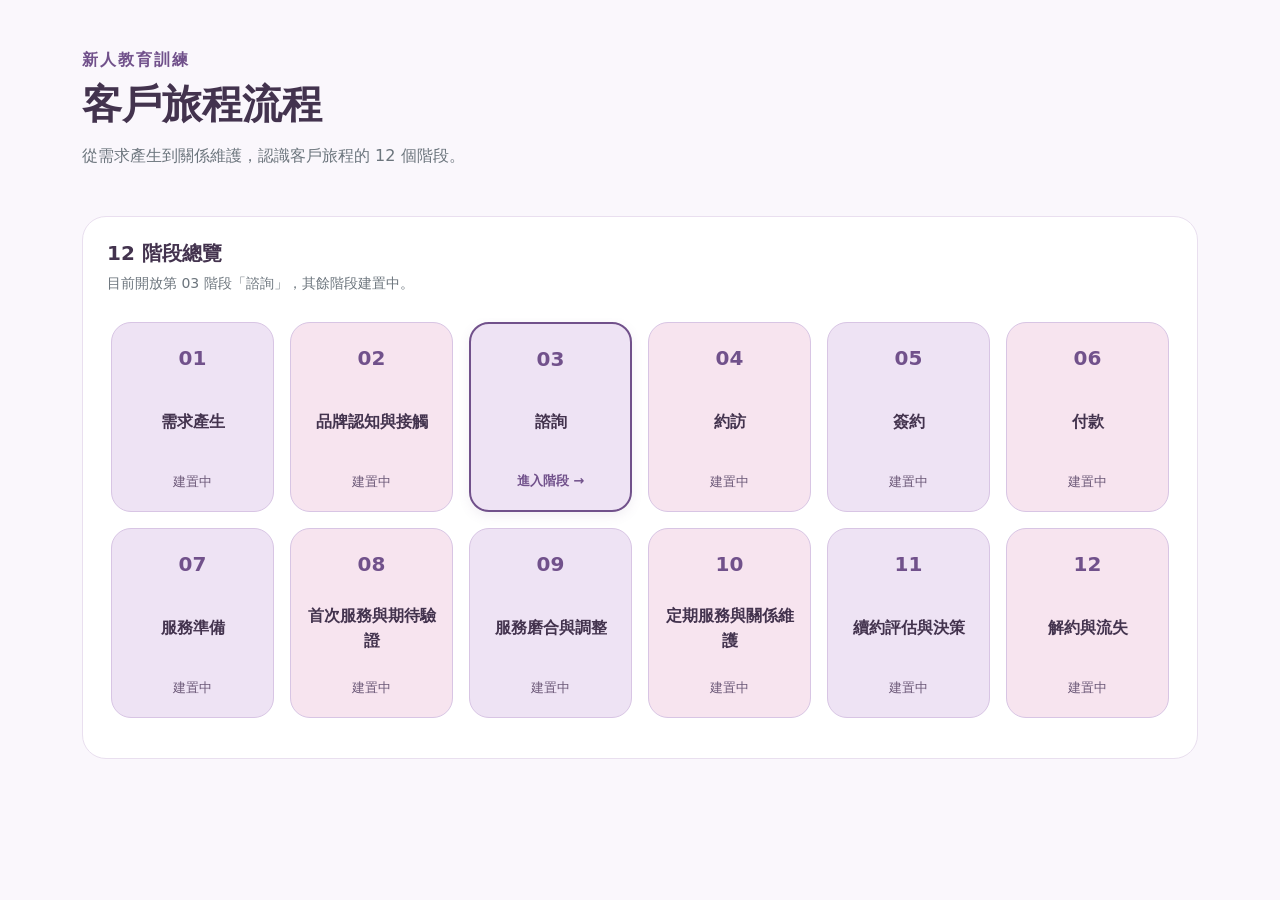
==== index.html @ cbc7a452 "feat: add customer journey consultation flowchart" ====
<!doctype html>
<html lang="zh-Hant">
<head>
  <meta charset="utf-8">
  <meta name="viewport" content="width=device-width, initial-scale=1">
  <title>客戶旅程流程｜新人教育訓練</title>
  <link href="https://cdn.jsdelivr.net/npm/bootstrap@5.3.3/dist/css/bootstrap.min.css" rel="stylesheet" integrity="sha384-QWTKZyjpPEjISv5WaRU9OFeRpok6YctnYmDr5pNlyT2bRjXh0JMhjY6hW+ALEwIH" crossorigin="anonymous">
  <link href="assets/css/style.css" rel="stylesheet">
  <script src="assets/js/main.js" defer></script>
</head>
<body>
  <main class="container py-5">
    <header class="mb-5">
      <p class="page-eyebrow mb-2">新人教育訓練</p>
      <h1 class="fw-bold mb-3">客戶旅程流程</h1>
      <p class="text-secondary mb-0">從需求產生到關係維護，認識客戶旅程的 12 個階段。</p>
    </header>
    <section class="journey-section p-3 p-md-4" aria-labelledby="stages-heading">
      <h2 id="stages-heading" class="h5 fw-bold mb-2">12 階段總覽</h2>
      <p class="text-secondary small mb-4">目前開放第 03 階段「諮詢」，其餘階段建置中。</p>
      <nav class="journey-scroll" aria-label="客戶旅程階段" tabindex="0">
        <ol class="journey-grid list-unstyled mb-0">
          <li><button class="stage-card" type="button" disabled><span class="stage-number">01</span><span class="stage-name">需求產生</span><span class="stage-status">建置中</span></button></li>
          <li><button class="stage-card" type="button" disabled><span class="stage-number">02</span><span class="stage-name">品牌認知與接觸</span><span class="stage-status">建置中</span></button></li>
          <li><a class="stage-card stage-card-active" href="stages/03-consultation/index.html"><span class="stage-number">03</span><span class="stage-name">諮詢</span><span class="stage-status">進入階段 →</span></a></li>
          <li><button class="stage-card" type="button" disabled><span class="stage-number">04</span><span class="stage-name">約訪</span><span class="stage-status">建置中</span></button></li>
          <li><button class="stage-card" type="button" disabled><span class="stage-number">05</span><span class="stage-name">簽約</span><span class="stage-status">建置中</span></button></li>
          <li><button class="stage-card" type="button" disabled><span class="stage-number">06</span><span class="stage-name">付款</span><span class="stage-status">建置中</span></button></li>
          <li><button class="stage-card" type="button" disabled><span class="stage-number">07</span><span class="stage-name">服務準備</span><span class="stage-status">建置中</span></button></li>
          <li><button class="stage-card" type="button" disabled><span class="stage-number">08</span><span class="stage-name">首次服務與期待驗證</span><span class="stage-status">建置中</span></button></li>
          <li><button class="stage-card" type="button" disabled><span class="stage-number">09</span><span class="stage-name">服務磨合與調整</span><span class="stage-status">建置中</span></button></li>
          <li><button class="stage-card" type="button" disabled><span class="stage-number">10</span><span class="stage-name">定期服務與關係維護</span><span class="stage-status">建置中</span></button></li>
          <li><button class="stage-card" type="button" disabled><span class="stage-number">11</span><span class="stage-name">續約評估與決策</span><span class="stage-status">建置中</span></button></li>
          <li><button class="stage-card" type="button" disabled><span class="stage-number">12</span><span class="stage-name">解約與流失</span><span class="stage-status">建置中</span></button></li>
        </ol>
      </nav>
    </section>
  </main>
</body>
</html>
---- assets/css/style.css ----
:root {
  --page-bg: #faf7fc;
  --ink: #43334e;
  --purple: #71518b;
  --stage-bg: #eee3f4;
  --stage-border: #d8c5e4;
  --pink: #f7e4ef;
}

body {
  background: var(--page-bg);
  color: var(--ink);
  font-family: system-ui, -apple-system, "Segoe UI", "Noto Sans TC", sans-serif;
}

.page-eyebrow { color: var(--purple); font-weight: 600; letter-spacing: .12em; }
.journey-section { background: #fff; border: 1px solid #e9dfef; border-radius: 1.5rem; }
.journey-scroll { overflow-x: auto; padding: .25rem .25rem 1rem; }
.journey-grid { display: grid; grid-template-columns: repeat(6, minmax(0, 1fr)); gap: 1rem; min-width: 960px; }
.stage-card {
  display: flex;
  flex-direction: column;
  align-items: center;
  justify-content: space-between;
  gap: .75rem;
  width: 100%;
  height: 100%;
  min-height: 190px;
  padding: 1.25rem .75rem;
  border: 1px solid var(--stage-border);
  border-radius: 1.25rem;
  background: var(--stage-bg);
  color: var(--ink);
  text-align: center;
  text-decoration: none;
  font: inherit;
}
.journey-grid li:nth-child(even) .stage-card { background: var(--pink); }
.stage-card:disabled { cursor: default; opacity: 1; }
.stage-number { color: var(--purple); font-weight: 700; font-size: 1.25rem; }
.stage-name { font-weight: 600; line-height: 1.6; }
.stage-status { color: #6b5877; font-size: .8125rem; }
.stage-card-active { border: 2px solid var(--purple); box-shadow: 0 4px 12px #71518b18; }
.stage-card-active:hover { background: #e3d3ed; color: var(--ink); }
.stage-card-active .stage-status { color: var(--purple); font-weight: 700; }
:focus-visible { outline: 3px solid var(--purple); outline-offset: 4px; }
.back-link { border: 1px solid var(--purple); border-radius: 999px; color: var(--purple); }
.back-link:hover { background: var(--purple); color: #fff; }
.flowchart-container {
  width: 100%;
  height: min(75vh, 960px);
  min-height: 320px;
  border: 2px dashed var(--stage-border);
  border-radius: 1.25rem;
  background: #fff;
  overflow: auto;
  overscroll-behavior: contain;
}
/* One transform scales HTML, CSS diamonds and SVG connectors together. */
.flowchart-surface { position: relative; width: 2400px; height: 1505px; overflow: clip; }
.flow-canvas {
  position: absolute; left: 0; top: 0; width: 2400px; height: 1505px;
  transform-origin: top left; background: #fff; color: #344553;
  font-family: "Noto Sans TC", "Microsoft JhengHei", system-ui, sans-serif;
  line-height: 1.5; isolation: isolate;
}
.flow-canvas p, .flow-canvas h2, .flow-canvas h3, .flow-canvas ol { margin: 0; }
.flow-heading { position: absolute; left: 40px; top: 47px; font-size: 32px; font-weight: 700; line-height: 1.3; }
.flow-intro, .flow-legend { position: absolute; left: 40px; color: #718090; font-size: 20px; white-space: nowrap; }
.flow-intro { top: 94px; }
.flow-legend { top: 135px; }
.flow-stage-nav { position: absolute; left: 1463px; top: 54px; width: 905px; }
.flow-stage-nav ol { display: grid; grid-template-columns: repeat(6, 1fr); column-gap: 9px; row-gap: 22px; padding: 0; list-style: none; }
.flow-stage-nav li { display: flex; align-items: center; justify-content: center; height: 56px; border: 2px solid #98467f; border-radius: 13px; background: #f5e5f2; font-size: 14px; font-weight: 700; text-align: center; line-height: 1.35; }
.flow-stage-nav [aria-current] { background: #a9007d; color: #fff; }
.flow-lane { position: absolute; left: 30px; width: 2340px; border-radius: 16px; z-index: 0; }
.flow-lane h3 { position: absolute; left: 20px; top: 9px; font-size: 23px; font-weight: 700; }
.flow-lane-customer { top: 209px; height: 190px; background: #e7f3fa; }
.flow-lane-staff { top: 409px; height: 815px; background: #f0ebf7; }
.flow-lane-exit { top: 1234px; height: 150px; background: #fff3eb; }
.flow-connections { position: absolute; inset: 0; z-index: 1; pointer-events: none; overflow: visible; }
.flow-node {
  --node-fill: #fff; --node-border: #91a5b8;
  position: absolute; z-index: 2; display: flex; align-items: center; justify-content: center;
  padding: 4px 10px; border: 2px solid var(--node-border); border-radius: 16px;
  background: var(--node-fill); color: #344553; font-size: 22px; line-height: 1.45;
  text-align: center; text-decoration: none; box-sizing: border-box;
}
.flow-node > span { position: relative; z-index: 1; }
.flow-success { --node-fill: #e6f5e9; --node-border: #6ca681; }
.flow-next { --node-fill: #d8efdf; --node-border: #6ca681; }
.flow-concern { --node-fill: #e5dbee; --node-border: #a58bb8; }
.flow-detail { --node-border: #c2b3cf; border-radius: 9px; justify-content: flex-start; text-align: left; padding: 3px 14px; font-size: 18px; line-height: 1.45; }
.flow-detail strong { font-size: 20px; font-weight: 700; }
.flow-exit { --node-border: #d59a7f; font-size: 21px; }
.flow-decision { --node-fill: #fff9e8; --node-border: #b69a54; padding: 0; border: 0; border-radius: 0; background: none; }
/* Clip only the two decorative backgrounds, preserving the HTML label and focus ring. */
.flow-decision::before, .flow-decision::after { content: ""; position: absolute; clip-path: polygon(50% 0, 100% 50%, 50% 100%, 0 50%); }
.flow-decision::before { inset: 0; background: var(--node-border); }
.flow-decision::after { inset: 2px 4px; background: var(--node-fill); }
.flow-decision > span { max-width: 72%; }
.flow-node--linked {
  cursor: pointer;
  user-select: none;
  -webkit-user-select: none;
  transition: background-color .18s ease, border-color .18s ease, box-shadow .18s ease;
}
.flow-node--linked::before, .flow-node--linked::after { transition: background-color .18s ease; }
.flow-node--linked:hover, .flow-node--linked:focus-visible {
  --node-fill: #f0e6fa;
  --node-border: #71518b;
  color: #344553;
  box-shadow: 0 3px 12px #71518b33;
}
.flow-node--linked:focus-visible { outline: 4px dashed #51306f; outline-offset: 5px; --node-border: #51306f; }
.flow-label { position: absolute; z-index: 3; font-size: 18px; color: #397893; white-space: nowrap; pointer-events: none; }
.flow-note { position: absolute; font-size: 20px; white-space: nowrap; pointer-events: none; }
.flow-short-note { left: 355px; top: 829px; color: #8d5e37; font-size: 18px; }
.flow-conditions { left: 40px; top: 1401px; }
.flow-footnote { left: 40px; top: 1438px; color: #718090; }
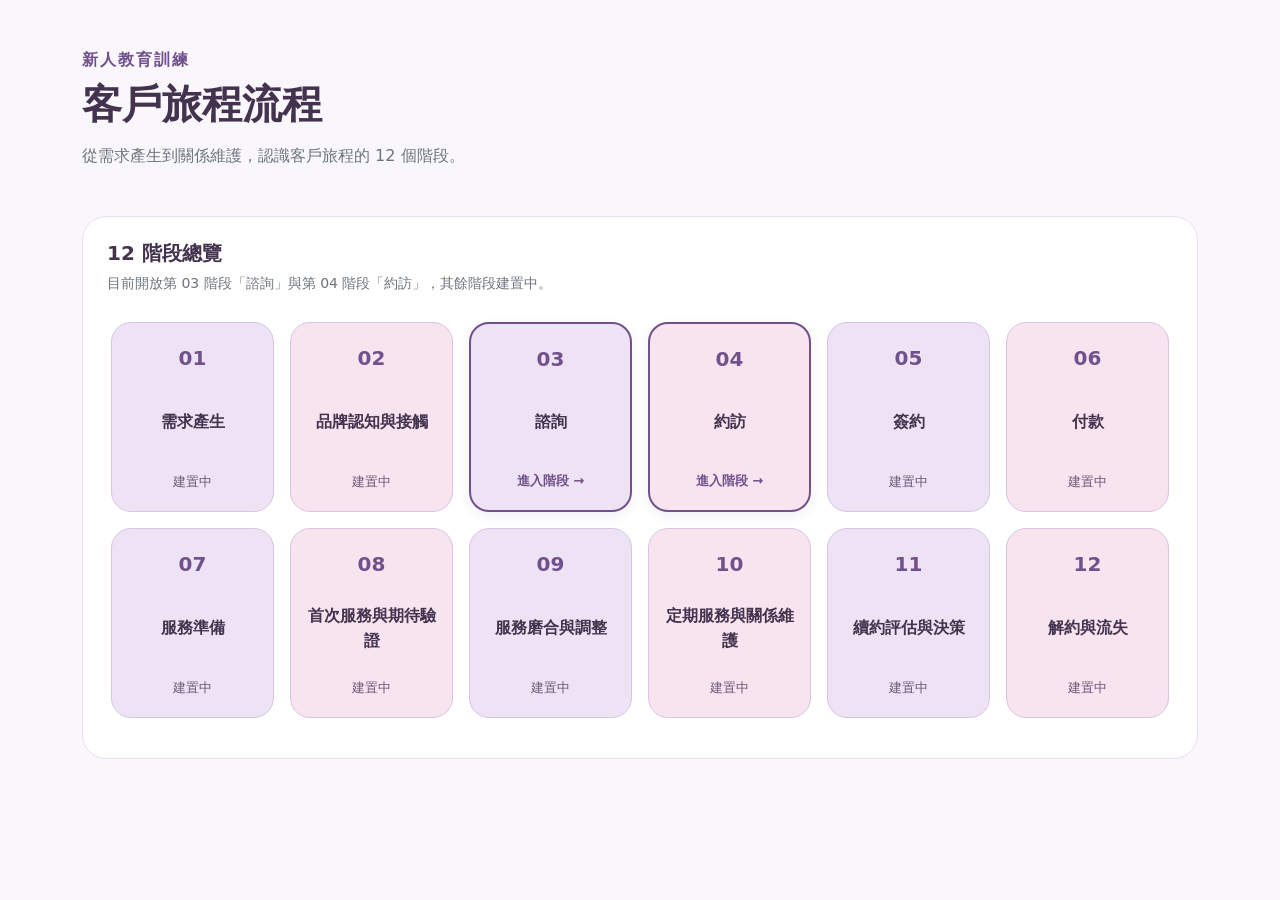
==== commit 64ee6bbb: "feat: add stage 04 visit flowchart" ====
--- a/index.html
+++ b/index.html
@@ -17,13 +17,13 @@
     </header>
     <section class="journey-section p-3 p-md-4" aria-labelledby="stages-heading">
       <h2 id="stages-heading" class="h5 fw-bold mb-2">12 階段總覽</h2>
-      <p class="text-secondary small mb-4">目前開放第 03 階段「諮詢」，其餘階段建置中。</p>
+      <p class="text-secondary small mb-4">目前開放第 03 階段「諮詢」與第 04 階段「約訪」，其餘階段建置中。</p>
       <nav class="journey-scroll" aria-label="客戶旅程階段" tabindex="0">
         <ol class="journey-grid list-unstyled mb-0">
           <li><button class="stage-card" type="button" disabled><span class="stage-number">01</span><span class="stage-name">需求產生</span><span class="stage-status">建置中</span></button></li>
           <li><button class="stage-card" type="button" disabled><span class="stage-number">02</span><span class="stage-name">品牌認知與接觸</span><span class="stage-status">建置中</span></button></li>
           <li><a class="stage-card stage-card-active" href="stages/03-consultation/index.html"><span class="stage-number">03</span><span class="stage-name">諮詢</span><span class="stage-status">進入階段 →</span></a></li>
-          <li><button class="stage-card" type="button" disabled><span class="stage-number">04</span><span class="stage-name">約訪</span><span class="stage-status">建置中</span></button></li>
+          <li><a class="stage-card stage-card-active" href="stages/04-visit/index.html"><span class="stage-number">04</span><span class="stage-name">約訪</span><span class="stage-status">進入階段 →</span></a></li>
           <li><button class="stage-card" type="button" disabled><span class="stage-number">05</span><span class="stage-name">簽約</span><span class="stage-status">建置中</span></button></li>
           <li><button class="stage-card" type="button" disabled><span class="stage-number">06</span><span class="stage-name">付款</span><span class="stage-status">建置中</span></button></li>
           <li><button class="stage-card" type="button" disabled><span class="stage-number">07</span><span class="stage-name">服務準備</span><span class="stage-status">建置中</span></button></li>
--- a/assets/css/style.css
+++ b/assets/css/style.css
@@ -73,6 +73,26 @@
 .flow-stage-nav ol { display: grid; grid-template-columns: repeat(6, 1fr); column-gap: 9px; row-gap: 22px; padding: 0; list-style: none; }
 .flow-stage-nav li { display: flex; align-items: center; justify-content: center; height: 56px; border: 2px solid #98467f; border-radius: 13px; background: #f5e5f2; font-size: 14px; font-weight: 700; text-align: center; line-height: 1.35; }
 .flow-stage-nav [aria-current] { background: #a9007d; color: #fff; }
+.flow-stage-nav li { position: relative; cursor: default; }
+.flow-stage-nav a {
+  position: absolute; inset: -2px;
+  display: flex; align-items: center; justify-content: center;
+  border: 2px solid #98467f; border-radius: inherit;
+  color: inherit; text-decoration: none; cursor: pointer;
+  transition: background-color .2s ease, border-color .2s ease;
+}
+.flow-stage-nav a:hover, .flow-stage-nav a:focus-visible {
+  background: var(--stage-hover, #e9d5f5); border-color: #71358d;
+}
+.flow-stage-nav a:focus-visible { outline: 4px solid #51306f; outline-offset: 4px; }
+/* Match the SVG buttons without changing or repainting its artwork. */
+.flow-stage-nav--overlay { left: 0; top: 0; width: 2400px; z-index: 3; --stage-hover: rgb(113 81 139 / 14%); }
+.flow-stage-nav--overlay li {
+  position: absolute; width: 142.89px; height: 55.9121px;
+  border-color: transparent; background: transparent; color: transparent; border-radius: 12.4249px;
+}
+.flow-stage-nav--overlay [aria-current] { background: transparent; color: transparent; }
+.flow-stage-nav--overlay a { border-color: transparent; }
 .flow-lane { position: absolute; left: 30px; width: 2340px; border-radius: 16px; z-index: 0; }
 .flow-lane h3 { position: absolute; left: 20px; top: 9px; font-size: 23px; font-weight: 700; }
 .flow-lane-customer { top: 209px; height: 190px; background: #e7f3fa; }
@@ -118,3 +138,43 @@
 .flow-short-note { left: 355px; top: 829px; color: #8d5e37; font-size: 18px; }
 .flow-conditions { left: 40px; top: 1401px; }
 .flow-footnote { left: 40px; top: 1438px; color: #718090; }
+
+/* Keep the link hint out of document flow so node and connector geometry stays fixed. */
+.flow-node-link-icon {
+  position: absolute;
+  top: 8px;
+  right: 8px;
+  z-index: 2;
+  font-size: 18px;
+  line-height: 1;
+  color: #718090;
+  pointer-events: none;
+}
+/* The rectangular top-right corner is outside a diamond; keep its hint inside the upper slope. */
+.flow-decision .flow-node-link-icon {
+  top: 18px;
+  right: calc(50% - 20px);
+}
+.flowchart-help {
+  --bs-alert-color: #59466b;
+  --bs-alert-bg: #f5e5f2 !important;
+  --bs-alert-border-color: #ded2ea!important;
+  --bs-alert-padding-x: 1rem;
+  --bs-alert-padding-y: .75rem;
+  font-size: .875rem;
+  line-height: 1.6;
+}
+.flowchart-help h2 { font-size: inherit; line-height: inherit; }
+.flowchart-help .fa-arrow-up-right-from-square { font-size: 12px; color: #718090; }
+/* 04: the unchanged SVG and transparent hit areas share one scaled canvas. */
+.visit-surface, .visit-canvas { width: 2400px; height: 1581px; }
+.visit-canvas .visit-diagram { position: absolute; inset: 0; display: block; width: 2400px; height: 1581px; max-width: none; pointer-events: none; }
+.visit-canvas .visit-node { position: absolute; z-index: 2; display: block; box-sizing: border-box; border-radius: 16px; background: transparent; pointer-events: none; text-decoration: none; }
+.visit-canvas .visit-decision { border-radius: 0; clip-path: polygon(50% 0, 100% 50%, 50% 100%, 0 50%); }
+.visit-canvas .visit-node.flow-node--linked { pointer-events: auto; cursor: pointer; }
+.visit-canvas .visit-node.flow-node--linked:hover { background: rgb(113 81 139 / 12%); box-shadow: inset 0 0 0 3px #71518b; }
+.visit-canvas .visit-node.flow-node--linked:focus-visible { outline: 4px dashed #51306f; outline-offset: -5px; background: rgb(113 81 139 / 12%); box-shadow: inset 0 0 0 5px #51306f; }
+/* A diamond clips external outlines, so use an inset diamond ring for focus. */
+.visit-canvas .visit-decision:focus-visible::before { content: ""; position: absolute; inset: 0; background: #51306f; clip-path: polygon(50% 0, 100% 50%, 50% 100%, 0 50%, 50% 0, 50% 4%, 2% 50%, 50% 96%, 98% 50%, 50% 4%); }
+.visit-canvas .visit-node .flow-node-link-icon { top: 8px; right: 8px; }
+.visit-canvas .visit-decision .flow-node-link-icon { top: 18px; right: calc(50% - 20px); }
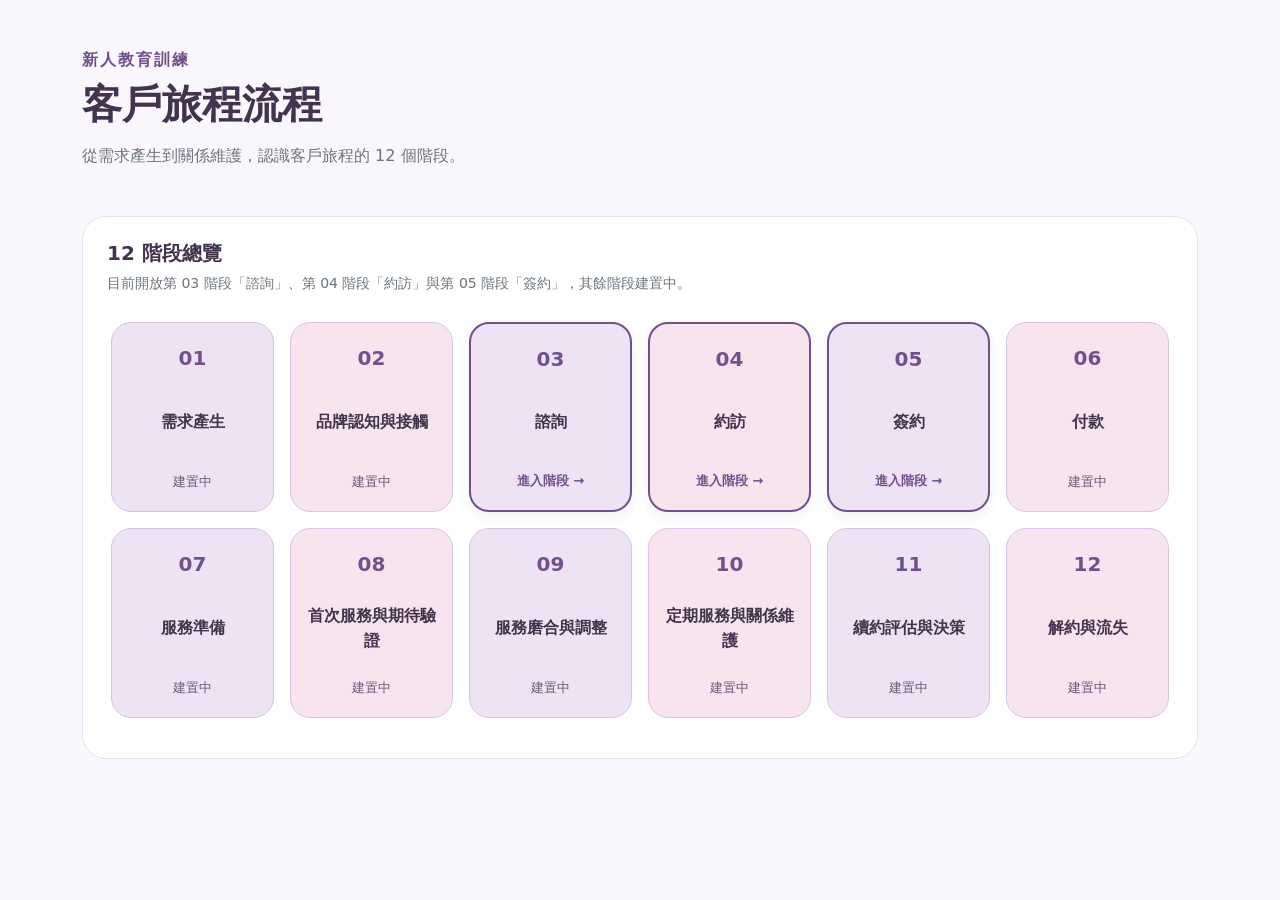
==== commit 5fe6b2cd: "feat: add stage 05 contract flowchart" ====
--- a/index.html
+++ b/index.html
@@ -17,14 +17,14 @@
     </header>
     <section class="journey-section p-3 p-md-4" aria-labelledby="stages-heading">
       <h2 id="stages-heading" class="h5 fw-bold mb-2">12 階段總覽</h2>
-      <p class="text-secondary small mb-4">目前開放第 03 階段「諮詢」與第 04 階段「約訪」，其餘階段建置中。</p>
+      <p class="text-secondary small mb-4">目前開放第 03 階段「諮詢」、第 04 階段「約訪」與第 05 階段「簽約」，其餘階段建置中。</p>
       <nav class="journey-scroll" aria-label="客戶旅程階段" tabindex="0">
         <ol class="journey-grid list-unstyled mb-0">
           <li><button class="stage-card" type="button" disabled><span class="stage-number">01</span><span class="stage-name">需求產生</span><span class="stage-status">建置中</span></button></li>
           <li><button class="stage-card" type="button" disabled><span class="stage-number">02</span><span class="stage-name">品牌認知與接觸</span><span class="stage-status">建置中</span></button></li>
           <li><a class="stage-card stage-card-active" href="stages/03-consultation/index.html"><span class="stage-number">03</span><span class="stage-name">諮詢</span><span class="stage-status">進入階段 →</span></a></li>
           <li><a class="stage-card stage-card-active" href="stages/04-visit/index.html"><span class="stage-number">04</span><span class="stage-name">約訪</span><span class="stage-status">進入階段 →</span></a></li>
-          <li><button class="stage-card" type="button" disabled><span class="stage-number">05</span><span class="stage-name">簽約</span><span class="stage-status">建置中</span></button></li>
+          <li><a class="stage-card stage-card-active" href="stages/05-contract/index.html"><span class="stage-number">05</span><span class="stage-name">簽約</span><span class="stage-status">進入階段 →</span></a></li>
           <li><button class="stage-card" type="button" disabled><span class="stage-number">06</span><span class="stage-name">付款</span><span class="stage-status">建置中</span></button></li>
           <li><button class="stage-card" type="button" disabled><span class="stage-number">07</span><span class="stage-name">服務準備</span><span class="stage-status">建置中</span></button></li>
           <li><button class="stage-card" type="button" disabled><span class="stage-number">08</span><span class="stage-name">首次服務與期待驗證</span><span class="stage-status">建置中</span></button></li>
--- a/assets/css/style.css
+++ b/assets/css/style.css
@@ -178,3 +178,20 @@
 .visit-canvas .visit-decision:focus-visible::before { content: ""; position: absolute; inset: 0; background: #51306f; clip-path: polygon(50% 0, 100% 50%, 50% 100%, 0 50%, 50% 0, 50% 4%, 2% 50%, 50% 96%, 98% 50%, 50% 4%); }
 .visit-canvas .visit-node .flow-node-link-icon { top: 8px; right: 8px; }
 .visit-canvas .visit-decision .flow-node-link-icon { top: 18px; right: calc(50% - 20px); }
+
+/* 05: the unchanged SVG and transparent hit areas share one scaled canvas. */
+.contract-surface, .contract-canvas { width: 2400px; height: 1505px; }
+.contract-canvas .contract-diagram { position: absolute; inset: 0; display: block; width: 2400px; height: 1505px; max-width: none; pointer-events: none; }
+.contract-canvas .contract-node { position: absolute; z-index: 2; display: block; box-sizing: border-box; border-radius: 16px; background: transparent; pointer-events: none; text-decoration: none; }
+.contract-canvas .contract-decision { border-radius: 0; clip-path: polygon(50% 0, 100% 50%, 50% 100%, 0 50%); }
+.contract-canvas .contract-node.flow-node--linked { pointer-events: auto; cursor: pointer; }
+.contract-canvas .contract-node.flow-node--linked:hover { background: rgb(113 81 139 / 12%); box-shadow: inset 0 0 0 3px #71518b; }
+.contract-canvas .contract-node.flow-node--linked:focus-visible { outline: 4px dashed #51306f; outline-offset: -5px; background: rgb(113 81 139 / 12%); box-shadow: inset 0 0 0 5px #51306f; }
+/* A diamond clips external outlines, so use an inset diamond ring for focus. */
+.contract-canvas .contract-decision:focus-visible::before { content: ""; position: absolute; inset: 0; background: #51306f; clip-path: polygon(50% 0, 100% 50%, 50% 100%, 0 50%, 50% 0, 50% 4%, 2% 50%, 50% 96%, 98% 50%, 50% 4%); }
+.contract-canvas .contract-node .flow-node-link-icon { top: 8px; right: 8px; }
+.contract-canvas .contract-decision .flow-node-link-icon { top: 18px; right: calc(50% - 20px); }
+
+.contract-canvas .contract-info { border-radius: 12px; }
+.contract-canvas .flow-stage-nav--overlay li { width: 141px; height: 58px; border: 0; border-radius: 12px; }
+.contract-canvas .flow-stage-nav--overlay a { inset: 0; border: 0; }
